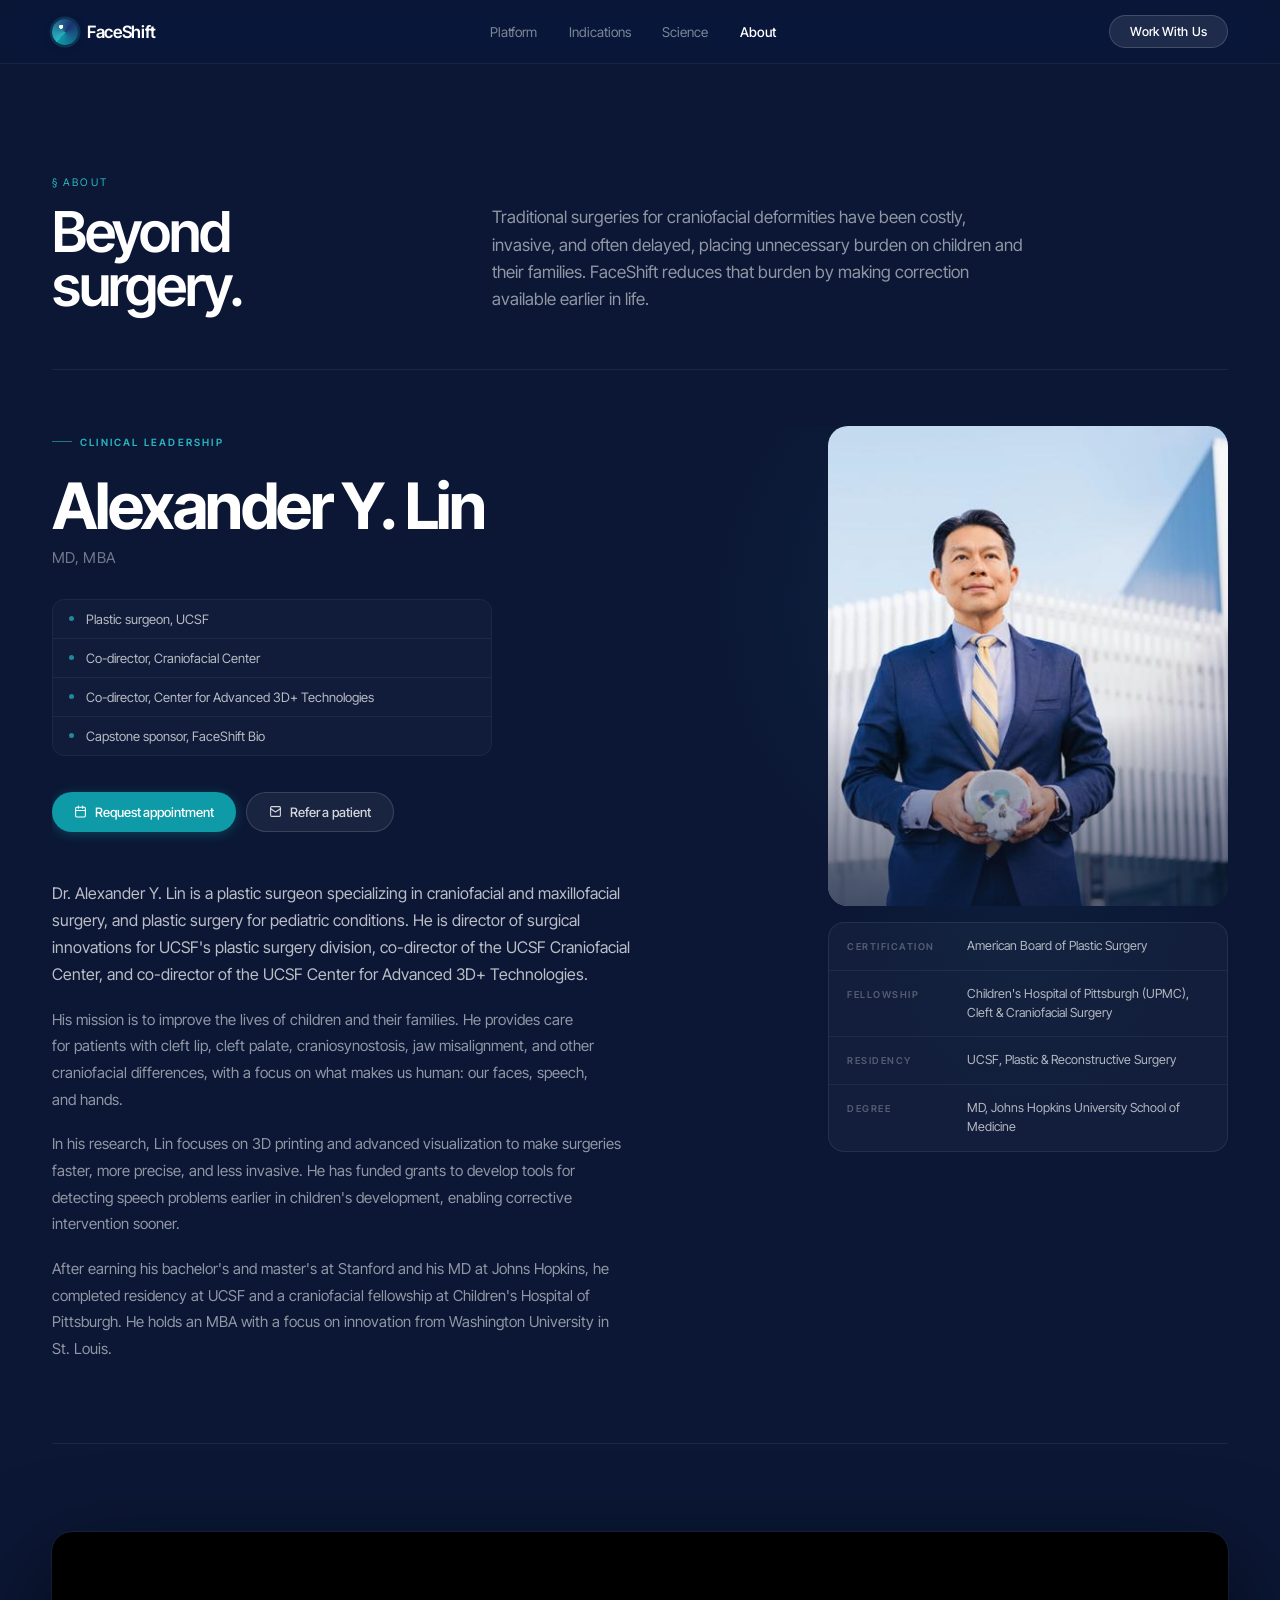
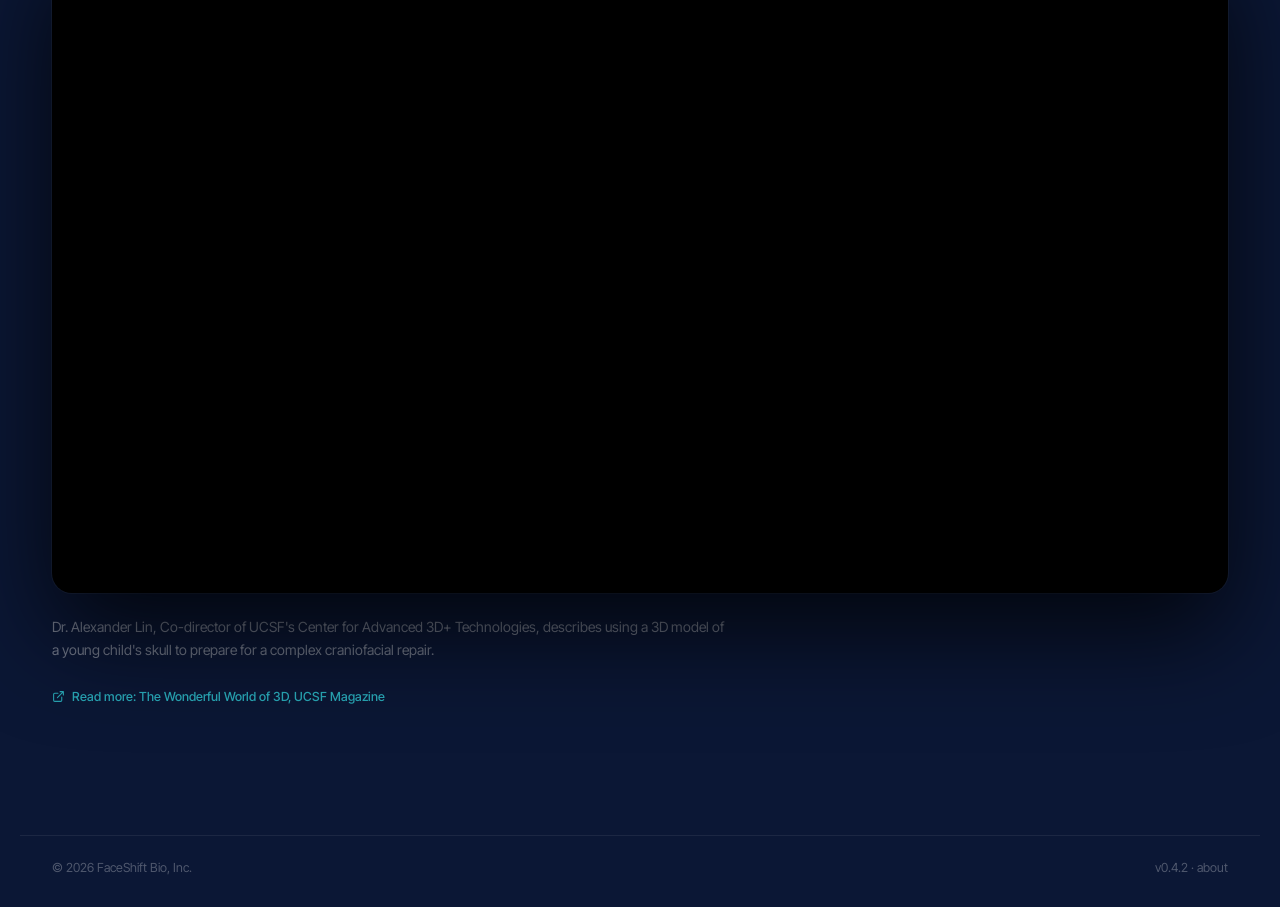
==== project/about.html @ 53d95651 "Initial commit: FaceShift website Co-Authored-By: Claude Sonnet 4.6 <noreply@anthropic.com>" ====
<!DOCTYPE html>
<html lang="en">
<head>
  <meta charset="UTF-8" />
  <meta name="viewport" content="width=device-width, initial-scale=1.0" />
  <title>FaceShift · About</title>
  <link rel="preconnect" href="https://fonts.googleapis.com" />
  <link rel="preconnect" href="https://fonts.gstatic.com" crossorigin />
  <link href="https://fonts.googleapis.com/css2?family=Inter+Tight:wght@300;400;500;600;700&family=JetBrains+Mono:wght@400;500&display=swap" rel="stylesheet" />
  <link rel="stylesheet" href="shared.css" />
  <style>
    body { background: var(--navy-900); }

    /* ---- Nav overrides ----------------------------------------------------- */
    .nav {
      background: rgba(11, 23, 53, 0.75);
      border-bottom-color: rgba(255,255,255,0.06);
      backdrop-filter: blur(24px) saturate(180%);
      -webkit-backdrop-filter: blur(24px) saturate(180%);
    }
    .brand { color: #fff; }
    .nav-links a { color: rgba(255,255,255,0.48); }
    .nav-links a:hover, .nav-links a.active { color: #fff; }
    .nav-links a.active { font-weight: 500; }
    .nav-cta { background: rgba(255,255,255,0.09); border: 1px solid rgba(255,255,255,0.16); box-shadow: none; }
    .nav-cta:hover { background: rgba(255,255,255,0.15); box-shadow: none; }
    .module-head .kicker { color: var(--teal-400); }
    .module-head .title  { color: #fff; }
    .module-head .lede   { color: rgba(255,255,255,0.55); }
    .module-head { border-bottom-color: rgba(255,255,255,0.07); }
    footer { border-top-color: rgba(255,255,255,0.07); color: rgba(255,255,255,0.28); }

    /* ---- Clinician hero ---------------------------------------------------- */

    .clinician-hero {
      position: relative;
      overflow: hidden;
    }

    /* Atmospheric background glow */
    .clinician-hero::before {
      content: '';
      position: absolute;
      right: -80px;
      top: -120px;
      width: 600px;
      height: 600px;
      background: radial-gradient(circle, rgba(43,182,194,0.09) 0%, transparent 70%);
      pointer-events: none;
    }

    .clinician-hero-grid {
      display: grid;
      grid-template-columns: 1fr 400px;
      gap: 80px;
      align-items: start;
      padding-bottom: 80px;
      margin-bottom: 80px;
      border-bottom: 1px solid rgba(255,255,255,0.07);
      position: relative;
    }

    /* ---- Left: text -------------------------------------------------------- */

    .clinician-left {}

    .clinician-kicker {
      display: inline-flex;
      align-items: center;
      gap: 8px;
      font-size: 10px;
      font-weight: 600;
      letter-spacing: 0.22em;
      text-transform: uppercase;
      color: var(--teal-400);
      margin: 0 0 28px;
    }

    .clinician-kicker::before {
      content: '';
      display: block;
      width: 20px;
      height: 1px;
      background: var(--teal-400);
      opacity: 0.6;
    }

    .clinician-name {
      font-size: clamp(40px, 5vw, 68px);
      font-weight: 700;
      letter-spacing: -0.04em;
      line-height: 0.94;
      color: #fff;
      margin: 0 0 12px;
    }

    .clinician-creds {
      font-size: 15px;
      font-weight: 400;
      color: rgba(255,255,255,0.42);
      margin: 0 0 32px;
      letter-spacing: 0.02em;
    }

    /* Role pills */
    .clinician-roles {
      list-style: none;
      padding: 0;
      margin: 0 0 36px;
      display: flex;
      flex-direction: column;
      gap: 0;
      border: 1px solid rgba(255,255,255,0.07);
      border-radius: 12px;
      overflow: hidden;
      max-width: 440px;
    }

    .clinician-roles li {
      font-size: 13px;
      color: rgba(255,255,255,0.7);
      display: flex;
      align-items: center;
      gap: 12px;
      padding: 11px 16px;
      border-bottom: 1px solid rgba(255,255,255,0.06);
      background: rgba(255,255,255,0.02);
      transition: background 0.18s;
    }

    .clinician-roles li:last-child { border-bottom: none; }
    .clinician-roles li:hover { background: rgba(255,255,255,0.04); }

    .clinician-roles li .role-dot {
      width: 5px;
      height: 5px;
      border-radius: 50%;
      background: var(--teal-400);
      flex-shrink: 0;
      opacity: 0.7;
    }

    /* Buttons */
    .clinician-actions {
      display: flex;
      gap: 10px;
      flex-wrap: wrap;
      margin-bottom: 48px;
    }

    .clinician-btn {
      display: inline-flex;
      align-items: center;
      gap: 8px;
      padding: 11px 22px;
      border-radius: 999px;
      font-size: 13px;
      font-weight: 500;
      text-decoration: none;
      font-family: 'Inter Tight', sans-serif;
      transition: transform 0.2s, box-shadow 0.2s, background 0.2s;
      letter-spacing: -0.005em;
    }

    .btn-teal {
      background: var(--teal-500);
      color: #fff;
      box-shadow: 0 2px 12px rgba(14,154,167,0.35);
    }

    .btn-teal:hover {
      transform: translateY(-1px);
      box-shadow: 0 6px 20px rgba(14,154,167,0.45);
    }

    .btn-ghost {
      background: rgba(255,255,255,0.06);
      color: rgba(255,255,255,0.82);
      border: 1px solid rgba(255,255,255,0.14);
    }

    .btn-ghost:hover {
      background: rgba(255,255,255,0.1);
      transform: translateY(-1px);
    }

    /* Bio paragraphs */
    .clinician-bio-text {
      display: flex;
      flex-direction: column;
      gap: 18px;
      max-width: 580px;
    }

    .clinician-bio-text p {
      font-size: 15px;
      line-height: 1.78;
      color: rgba(255,255,255,0.55);
      margin: 0;
      text-wrap: pretty;
    }

    .clinician-bio-text p:first-child {
      font-size: 16px;
      color: rgba(255,255,255,0.72);
      font-weight: 400;
      line-height: 1.7;
    }

    /* ---- Right: photo + credentials --------------------------------------- */

    .clinician-right {
      position: relative;
    }

    /* Subtle glow behind photo */
    .clinician-right::before {
      content: '';
      position: absolute;
      inset: -30px;
      background: radial-gradient(ellipse at 50% 30%, rgba(43,182,194,0.07) 0%, transparent 65%);
      pointer-events: none;
      z-index: 0;
    }

    .clinician-photo-frame {
      position: relative;
      z-index: 1;
      border-radius: 20px;
      overflow: hidden;
      background: var(--navy-800);
    }

    /* Gradient fade at bottom of photo */
    .clinician-photo-frame::after {
      content: '';
      position: absolute;
      bottom: 0;
      left: 0;
      right: 0;
      height: 40%;
      background: linear-gradient(to top, rgba(11,23,53,0.65) 0%, transparent 100%);
      pointer-events: none;
    }

    .clinician-photo {
      width: 100%;
      height: 480px;
      object-fit: cover;
      object-position: top center;
      display: block;
    }

    /* Credentials card below photo */
    .cred-card {
      position: relative;
      z-index: 1;
      margin-top: 16px;
      background: rgba(255,255,255,0.03);
      border: 1px solid rgba(255,255,255,0.08);
      border-radius: 16px;
      overflow: hidden;
    }

    .cred-row {
      display: grid;
      grid-template-columns: 120px 1fr;
      gap: 0;
      padding: 14px 18px;
      border-bottom: 1px solid rgba(255,255,255,0.06);
      align-items: baseline;
    }

    .cred-row:last-child { border-bottom: none; }

    .cred-row-label {
      font-size: 9.5px;
      font-weight: 600;
      letter-spacing: 0.16em;
      text-transform: uppercase;
      color: rgba(255,255,255,0.28);
      padding-top: 1px;
    }

    .cred-row-value {
      font-size: 12.5px;
      color: rgba(255,255,255,0.68);
      line-height: 1.5;
    }

    /* ---- About / video ----------------------------------------------------- */

    .about-block {
      padding-top: 8px;
    }

    .video-embed {
      position: relative;
      width: 100%;
      aspect-ratio: 16 / 9;
      border-radius: 20px;
      overflow: hidden;
      background: #000;
      box-shadow:
        0 40px 100px rgba(0,0,0,0.75),
        0 0 0 1px rgba(255,255,255,0.06);
    }

    .video-embed iframe {
      position: absolute;
      inset: 0;
      width: 100%;
      height: 100%;
      border: none;
    }

    .video-caption {
      margin-top: 22px;
      font-size: 14px;
      line-height: 1.65;
      color: rgba(255,255,255,0.42);
      max-width: 680px;
    }

    .video-article-link {
      display: inline-flex;
      align-items: center;
      gap: 7px;
      margin-top: 14px;
      font-size: 12.5px;
      font-weight: 500;
      color: var(--teal-400);
      text-decoration: none;
      opacity: 0.85;
      transition: opacity 0.18s;
    }

    .video-article-link:hover { opacity: 1; }

    /* ---- Responsive -------------------------------------------------------- */

    @media (max-width: 960px) {
      .clinician-hero-grid {
        grid-template-columns: 1fr;
        gap: 48px;
      }
      .clinician-right::before { display: none; }
      .clinician-photo { height: 360px; }
      .clinician-roles { max-width: 100%; }
    }

    @media (max-width: 600px) {
      .clinician-actions { flex-direction: column; }
      .clinician-btn { justify-content: center; }
      .cred-row { grid-template-columns: 1fr; gap: 4px; }
    }
  </style>
</head>
<body>

<nav class="nav">
  <div class="nav-inner">
    <a class="brand" href="index.html">
      <div class="brand-mark" aria-hidden="true"></div>
      FaceShift
    </a>
    <div class="nav-links">
      <a href="index.html">Platform</a>
      <a href="indications.html">Indications</a>
      <a href="science.html">Science</a>
      <a href="about.html" class="active">About</a>
    </div>
    <a href="contact.html" class="nav-cta">Work With Us</a>
  </div>
</nav>

<section class="module">

  <!-- Module header -->
  <div class="module-head">
    <div>
      <p class="kicker">§ About</p>
      <h2 class="title">Beyond surgery.</h2>
    </div>
    <p class="lede">Traditional surgeries for craniofacial deformities have been costly, invasive, and often delayed, placing unnecessary burden on children and their families. FaceShift reduces that burden by making correction available earlier in life.</p>
  </div>

  <!-- Dr. Lin clinician block -->
  <div class="clinician-hero">
    <div class="clinician-hero-grid">

      <!-- Left: text content -->
      <div class="clinician-left">

        <p class="clinician-kicker">Clinical Leadership</p>
        <h2 class="clinician-name">Alexander Y. Lin</h2>
        <p class="clinician-creds">MD, MBA</p>

        <ul class="clinician-roles">
          <li><span class="role-dot"></span>Plastic surgeon, UCSF</li>
          <li><span class="role-dot"></span>Co-director, Craniofacial Center</li>
          <li><span class="role-dot"></span>Co-director, Center for Advanced 3D+ Technologies</li>
          <li><span class="role-dot"></span>Capstone sponsor, FaceShift Bio</li>
        </ul>

        <div class="clinician-actions">
          <a href="https://www.ucsfhealth.org/providers/dr-alexander-lin" target="_blank" rel="noopener" class="clinician-btn btn-teal">
            <svg width="13" height="13" viewBox="0 0 24 24" fill="none" stroke="currentColor" stroke-width="2" stroke-linecap="round" stroke-linejoin="round" aria-hidden="true"><path d="M8 2v4M16 2v4M3 10h18M5 4h14a2 2 0 0 1 2 2v14a2 2 0 0 1-2 2H5a2 2 0 0 1-2-2V6a2 2 0 0 1 2-2z"/></svg>
            Request appointment
          </a>
          <a href="mailto:faceshift@ucsfbenioffoakland.org" class="clinician-btn btn-ghost">
            <svg width="13" height="13" viewBox="0 0 24 24" fill="none" stroke="currentColor" stroke-width="2" stroke-linecap="round" stroke-linejoin="round" aria-hidden="true"><path d="M3 5a2 2 0 0 1 2-2h14a2 2 0 0 1 2 2v14a2 2 0 0 1-2 2H5a2 2 0 0 1-2-2V5z"/><path d="m3 7 9 6 9-6"/></svg>
            Refer a patient
          </a>
        </div>

        <div class="clinician-bio-text">
          <p>Dr. Alexander Y. Lin is a plastic surgeon specializing in craniofacial and maxillofacial surgery, and plastic surgery for pediatric conditions. He is director of surgical innovations for UCSF's plastic surgery division, co-director of the UCSF Craniofacial Center, and co-director of the UCSF Center for Advanced 3D+ Technologies.</p>
          <p>His mission is to improve the lives of children and their families. He provides care for patients with cleft lip, cleft palate, craniosynostosis, jaw misalignment, and other craniofacial differences, with a focus on what makes us human: our faces, speech, and hands.</p>
          <p>In his research, Lin focuses on 3D printing and advanced visualization to make surgeries faster, more precise, and less invasive. He has funded grants to develop tools for detecting speech problems earlier in children's development, enabling corrective intervention sooner.</p>
          <p>After earning his bachelor's and master's at Stanford and his MD at Johns Hopkins, he completed residency at UCSF and a craniofacial fellowship at Children's Hospital of Pittsburgh. He holds an MBA with a focus on innovation from Washington University in St. Louis.</p>
        </div>

      </div>

      <!-- Right: photo + credential card -->
      <div class="clinician-right">

        <div class="clinician-photo-frame">
          <img
            src="uploads/dr-lin.jpg"
            alt="Dr. Alexander Y. Lin, MD MBA, Plastic and craniofacial surgeon at UCSF"
            class="clinician-photo"
          />
        </div>

        <div class="cred-card">
          <div class="cred-row">
            <span class="cred-row-label">Certification</span>
            <span class="cred-row-value">American Board of Plastic Surgery</span>
          </div>
          <div class="cred-row">
            <span class="cred-row-label">Fellowship</span>
            <span class="cred-row-value">Children's Hospital of Pittsburgh (UPMC), Cleft &amp; Craniofacial Surgery</span>
          </div>
          <div class="cred-row">
            <span class="cred-row-label">Residency</span>
            <span class="cred-row-value">UCSF, Plastic &amp; Reconstructive Surgery</span>
          </div>
          <div class="cred-row">
            <span class="cred-row-label">Degree</span>
            <span class="cred-row-value">MD, Johns Hopkins University School of Medicine</span>
          </div>
        </div>

      </div>

    </div>
  </div>

  <!-- Video -->
  <div class="about-block">
    <div class="video-embed">
      <iframe
        src="https://www.youtube.com/embed/znJ2HI2ecHI"
        title="Dr. Alexander Lin, 3D printing for craniofacial repair, UCSF"
        allow="accelerometer; autoplay; clipboard-write; encrypted-media; gyroscope; picture-in-picture; web-share"
        allowfullscreen
      ></iframe>
    </div>
    <p class="video-caption">
      Dr. Alexander Lin, Co-director of UCSF's Center for Advanced 3D+ Technologies, describes using a 3D model of a young child's skull to prepare for a complex craniofacial repair.
    </p>
    <a class="video-article-link" href="https://magazine.ucsf.edu/wonderful-world-3d" target="_blank" rel="noopener">
      <svg width="13" height="13" viewBox="0 0 24 24" fill="none" stroke="currentColor" stroke-width="2" stroke-linecap="round" stroke-linejoin="round" aria-hidden="true"><path d="M15 3h6v6M10 14 21 3M18 13v6a2 2 0 0 1-2 2H5a2 2 0 0 1-2-2V8a2 2 0 0 1 2-2h6"/></svg>
      Read more: The Wonderful World of 3D, UCSF Magazine
    </a>
  </div>

</section>

<footer>
  <span>© 2026 FaceShift Bio, Inc.</span>
  <span class="mono">v0.4.2 · about</span>
</footer>

</body>
</html>
---- project/shared.css ----
/* FaceShift, shared design tokens & components */

:root {
  --navy-900: #0b1735;
  --navy-800: #11214a;
  --navy-700: #1c3270;
  --navy-500: #3756a8;
  --teal-500: #0e9aa7;
  --teal-400: #2bb6c2;
  --bg: #f4f6fb;
  --bg-soft: #ecf0f9;
  --bg-card: #ffffff;
  --ink: #0b1735;
  --ink-muted: #5a6685;
  --rule: rgba(11, 23, 53, 0.08);
}

*, *::before, *::after { box-sizing: border-box; }

html, body {
  margin: 0;
  padding: 0;
  background: var(--bg);
  color: var(--ink);
  font-family: 'Inter Tight', system-ui, sans-serif;
  -webkit-font-smoothing: antialiased;
  -moz-osx-font-smoothing: grayscale;
}

body { overflow-x: hidden; }

.mono { font-family: 'Inter Tight', sans-serif; }

/* ---- Nav ---------------------------------------------------------------- */

.nav {
  position: sticky;
  top: 0;
  z-index: 50;
  backdrop-filter: blur(20px) saturate(180%);
  -webkit-backdrop-filter: blur(20px) saturate(180%);
  background: rgba(244, 246, 251, 0.78);
  border-bottom: 1px solid rgba(11, 23, 53, 0.06);
}

.nav-inner {
  max-width: 1240px;
  margin: 0 auto;
  padding: 15px 32px;
  display: flex;
  align-items: center;
  justify-content: space-between;
}

.brand {
  display: flex;
  align-items: center;
  gap: 9px;
  font-weight: 600;
  font-size: 17px;
  letter-spacing: -0.02em;
  color: var(--navy-900);
  text-decoration: none;
}

.brand-mark {
  width: 26px;
  height: 26px;
  border-radius: 50%;
  background:
    radial-gradient(circle at 35% 30%, #fff 0 8%, transparent 9%),
    conic-gradient(from 220deg, var(--teal-400), var(--navy-700), var(--teal-500));
  box-shadow:
    0 0 0 2.5px rgba(43,182,194,0.18),
    0 2px 8px rgba(11, 23, 53, 0.28);
  flex-shrink: 0;
}

.nav-links {
  display: flex;
  gap: 32px;
  font-size: 13.5px;
  color: var(--ink-muted);
}

.nav-links a {
  color: inherit;
  text-decoration: none;
  transition: color 0.18s;
  letter-spacing: -0.005em;
}

.nav-links a:hover { color: var(--navy-900); }
.nav-links a.active { color: var(--navy-900); font-weight: 500; }

.nav-cta {
  background: var(--navy-900);
  color: #fff;
  padding: 8px 20px;
  border-radius: 999px;
  font-size: 12.5px;
  font-weight: 500;
  letter-spacing: 0.01em;
  text-decoration: none;
  transition: background 0.2s, box-shadow 0.2s;
  white-space: nowrap;
  box-shadow: 0 1px 4px rgba(11, 23, 53, 0.3);
}

.nav-cta:hover {
  background: var(--navy-700);
  box-shadow: 0 4px 12px rgba(11, 23, 53, 0.32);
}

/* ---- Generic section module --------------------------------------------- */

section.module {
  max-width: 1240px;
  margin: 0 auto;
  padding: 112px 32px 48px;
  scroll-margin-top: 80px;
}

.module-head {
  display: grid;
  grid-template-columns: 1fr 2fr;
  gap: 72px;
  align-items: end;
  padding-bottom: 56px;
  margin-bottom: 56px;
  border-bottom: 1px solid var(--rule);
}

.module-head .kicker {
  font-family: 'Inter Tight', sans-serif;
  font-size: 10.5px;
  letter-spacing: 0.2em;
  color: var(--teal-500);
  text-transform: uppercase;
  margin: 0 0 16px;
}

.module-head .title {
  font-size: clamp(38px, 4.4vw, 60px);
  line-height: 0.96;
  letter-spacing: -0.04em;
  font-weight: 600;
  margin: 0;
  color: var(--navy-900);
  text-wrap: balance;
}

.module-head .lede {
  font-size: 17px;
  line-height: 1.6;
  color: var(--ink-muted);
  margin: 0;
  max-width: 540px;
  text-wrap: pretty;
}

/* ---- Footer ------------------------------------------------------------- */

footer {
  max-width: 1240px;
  margin: 80px auto 0;
  padding: 24px 32px 32px;
  display: flex;
  justify-content: space-between;
  align-items: center;
  color: var(--ink-muted);
  font-size: 12.5px;
  border-top: 1px solid var(--rule);
}

/* ---- Responsive --------------------------------------------------------- */

@media (max-width: 900px) {
  .nav-links { display: none; }
  .nav-inner { padding: 14px 20px; }
  .module-head { grid-template-columns: 1fr; gap: 20px; border-bottom: none; padding-bottom: 32px; }
  section.module { padding: 80px 20px 32px; }
  footer { padding: 20px 20px 28px; margin-top: 40px; }
}
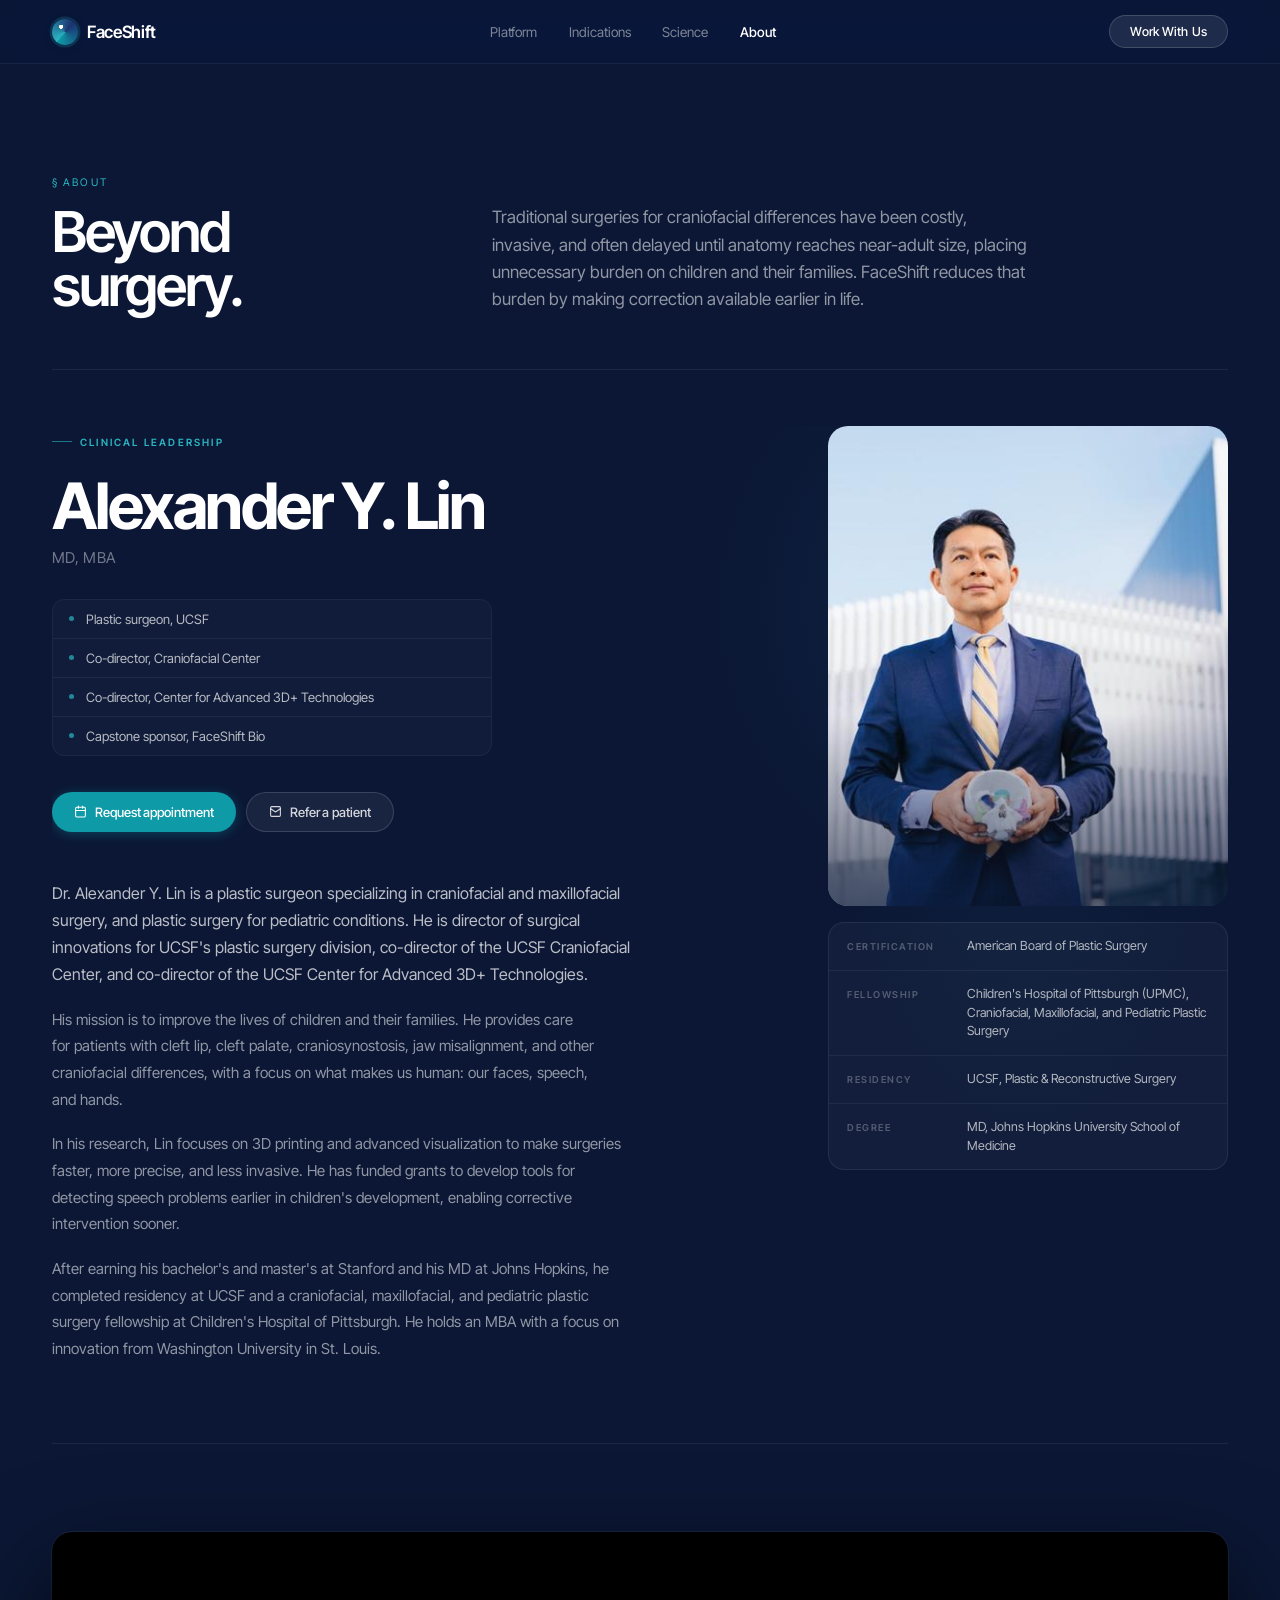
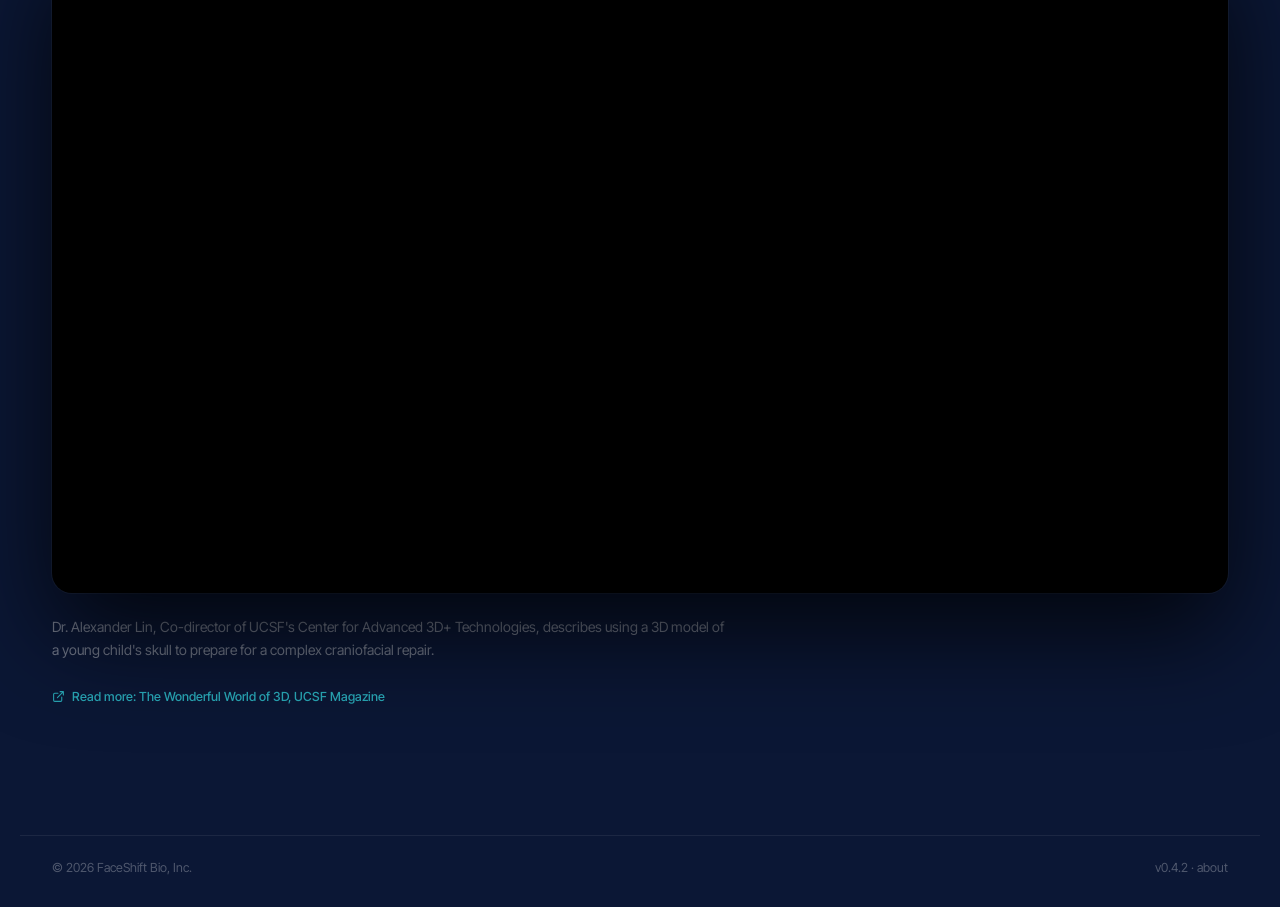
==== commit f6fe62ee: "Apply copy review feedback across Platform, Indications, Science, About Platform: "infant's anatomy"" ====
--- a/project/about.html
+++ b/project/about.html
@@ -360,17 +360,17 @@
 
 <nav class="nav">
   <div class="nav-inner">
-    <a class="brand" href="index.html">
+    <a class="brand" href="/">
       <div class="brand-mark" aria-hidden="true"></div>
       FaceShift
     </a>
     <div class="nav-links">
-      <a href="index.html">Platform</a>
-      <a href="indications.html">Indications</a>
-      <a href="science.html">Science</a>
-      <a href="about.html" class="active">About</a>
+      <a href="/">Platform</a>
+      <a href="/indications">Indications</a>
+      <a href="/science">Science</a>
+      <a href="/about" class="active">About</a>
     </div>
-    <a href="contact.html" class="nav-cta">Work With Us</a>
+    <a href="/contact" class="nav-cta">Work With Us</a>
   </div>
 </nav>
 
@@ -382,7 +382,7 @@
       <p class="kicker">§ About</p>
       <h2 class="title">Beyond surgery.</h2>
     </div>
-    <p class="lede">Traditional surgeries for craniofacial deformities have been costly, invasive, and often delayed, placing unnecessary burden on children and their families. FaceShift reduces that burden by making correction available earlier in life.</p>
+    <p class="lede">Traditional surgeries for craniofacial differences have been costly, invasive, and often delayed until anatomy reaches near-adult size, placing unnecessary burden on children and their families. FaceShift reduces that burden by making correction available earlier in life.</p>
   </div>
 
   <!-- Dr. Lin clinician block -->
@@ -418,7 +418,7 @@
           <p>Dr. Alexander Y. Lin is a plastic surgeon specializing in craniofacial and maxillofacial surgery, and plastic surgery for pediatric conditions. He is director of surgical innovations for UCSF's plastic surgery division, co-director of the UCSF Craniofacial Center, and co-director of the UCSF Center for Advanced 3D+ Technologies.</p>
           <p>His mission is to improve the lives of children and their families. He provides care for patients with cleft lip, cleft palate, craniosynostosis, jaw misalignment, and other craniofacial differences, with a focus on what makes us human: our faces, speech, and hands.</p>
           <p>In his research, Lin focuses on 3D printing and advanced visualization to make surgeries faster, more precise, and less invasive. He has funded grants to develop tools for detecting speech problems earlier in children's development, enabling corrective intervention sooner.</p>
-          <p>After earning his bachelor's and master's at Stanford and his MD at Johns Hopkins, he completed residency at UCSF and a craniofacial fellowship at Children's Hospital of Pittsburgh. He holds an MBA with a focus on innovation from Washington University in St. Louis.</p>
+          <p>After earning his bachelor's and master's at Stanford and his MD at Johns Hopkins, he completed residency at UCSF and a craniofacial, maxillofacial, and pediatric plastic surgery fellowship at Children's Hospital of Pittsburgh. He holds an MBA with a focus on innovation from Washington University in St. Louis.</p>
         </div>
 
       </div>
@@ -441,7 +441,7 @@
           </div>
           <div class="cred-row">
             <span class="cred-row-label">Fellowship</span>
-            <span class="cred-row-value">Children's Hospital of Pittsburgh (UPMC), Cleft &amp; Craniofacial Surgery</span>
+            <span class="cred-row-value">Children's Hospital of Pittsburgh (UPMC), Craniofacial, Maxillofacial, and Pediatric Plastic Surgery</span>
           </div>
           <div class="cred-row">
             <span class="cred-row-label">Residency</span>
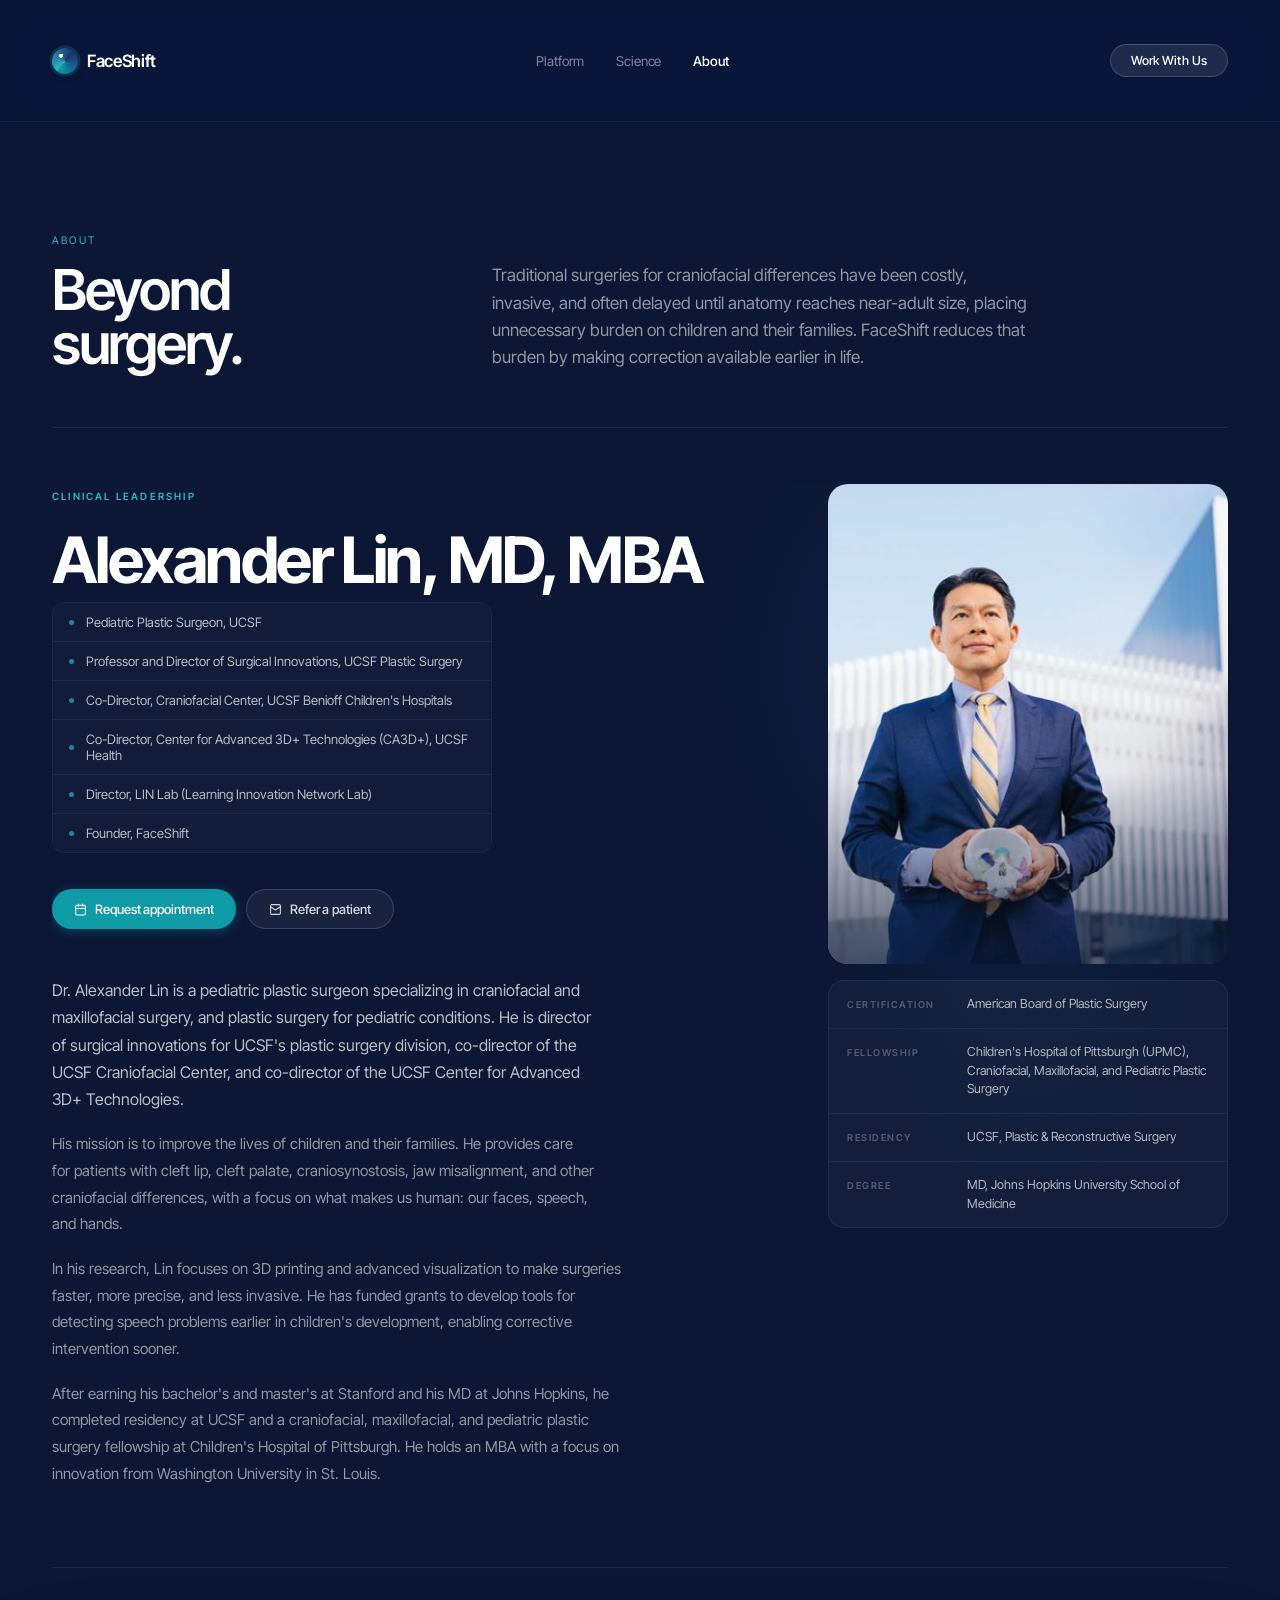
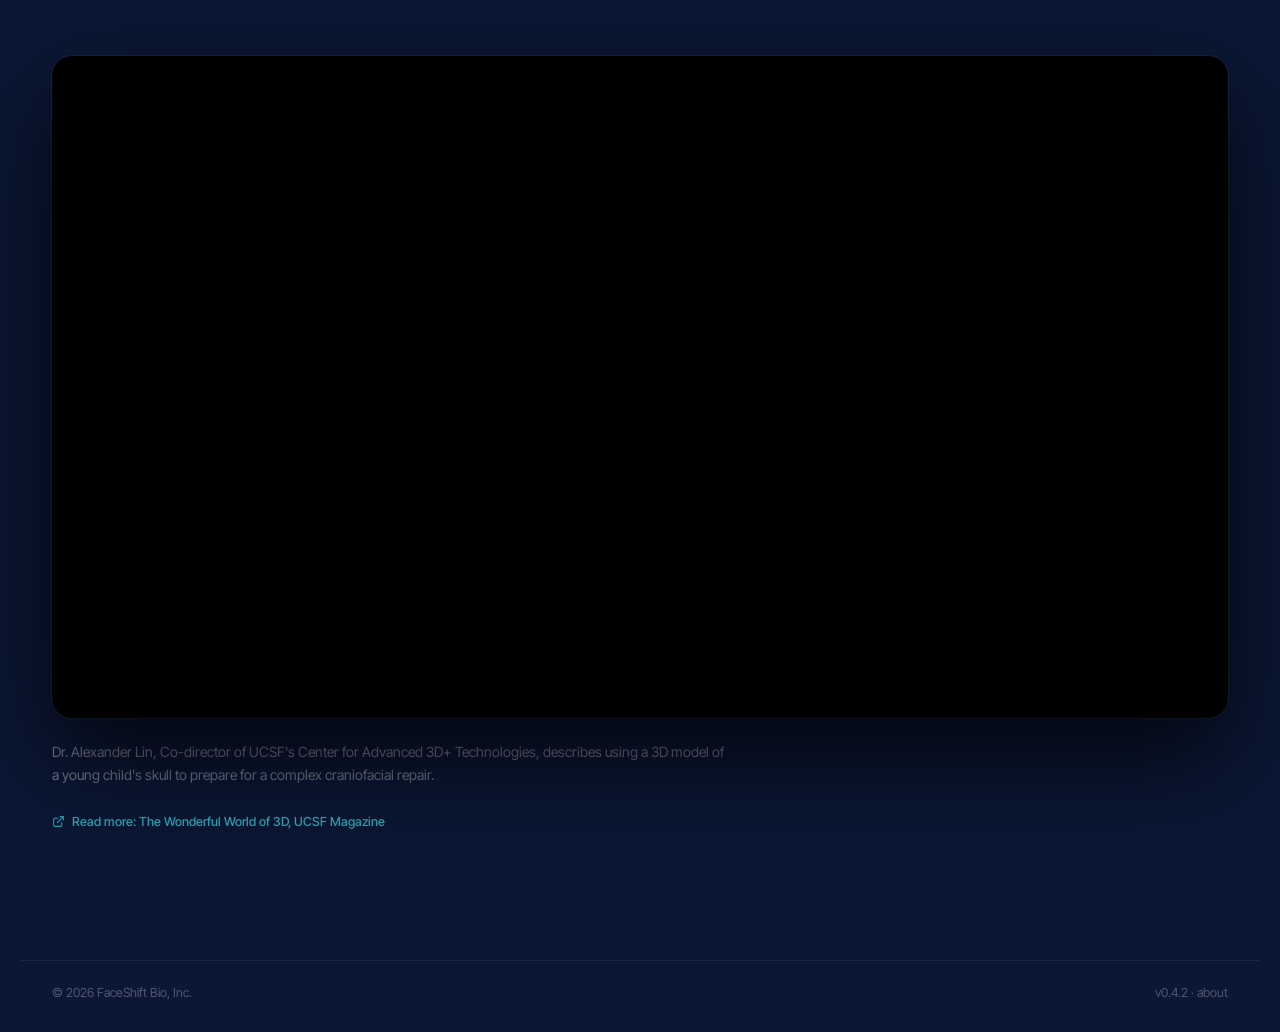
==== commit c0eb9044: "Apply copy and UI feedback: email, nav, symbols, hero, credentials - Email: update refer-a-patient l" ====
--- a/project/about.html
+++ b/project/about.html
@@ -76,15 +76,6 @@
       margin: 0 0 28px;
     }
 
-    .clinician-kicker::before {
-      content: '';
-      display: block;
-      width: 20px;
-      height: 1px;
-      background: var(--teal-400);
-      opacity: 0.6;
-    }
-
     .clinician-name {
       font-size: clamp(40px, 5vw, 68px);
       font-weight: 700;
@@ -366,7 +357,6 @@
     </a>
     <div class="nav-links">
       <a href="/">Platform</a>
-      <a href="/indications">Indications</a>
       <a href="/science">Science</a>
       <a href="/about" class="active">About</a>
     </div>
@@ -379,7 +369,7 @@
   <!-- Module header -->
   <div class="module-head">
     <div>
-      <p class="kicker">§ About</p>
+      <p class="kicker">About</p>
       <h2 class="title">Beyond surgery.</h2>
     </div>
     <p class="lede">Traditional surgeries for craniofacial differences have been costly, invasive, and often delayed until anatomy reaches near-adult size, placing unnecessary burden on children and their families. FaceShift reduces that burden by making correction available earlier in life.</p>
@@ -393,14 +383,15 @@
       <div class="clinician-left">
 
         <p class="clinician-kicker">Clinical Leadership</p>
-        <h2 class="clinician-name">Alexander Y. Lin</h2>
-        <p class="clinician-creds">MD, MBA</p>
+        <h2 class="clinician-name">Alexander Lin, MD, MBA</h2>
 
         <ul class="clinician-roles">
-          <li><span class="role-dot"></span>Plastic surgeon, UCSF</li>
-          <li><span class="role-dot"></span>Co-director, Craniofacial Center</li>
-          <li><span class="role-dot"></span>Co-director, Center for Advanced 3D+ Technologies</li>
-          <li><span class="role-dot"></span>Capstone sponsor, FaceShift Bio</li>
+          <li><span class="role-dot"></span>Pediatric Plastic Surgeon, UCSF</li>
+          <li><span class="role-dot"></span>Professor and Director of Surgical Innovations, UCSF Plastic Surgery</li>
+          <li><span class="role-dot"></span>Co-Director, Craniofacial Center, UCSF Benioff Children's Hospitals</li>
+          <li><span class="role-dot"></span>Co-Director, Center for Advanced 3D+ Technologies (CA3D+), UCSF Health</li>
+          <li><span class="role-dot"></span>Director, LIN Lab (Learning Innovation Network Lab)</li>
+          <li><span class="role-dot"></span>Founder, FaceShift</li>
         </ul>
 
         <div class="clinician-actions">
@@ -408,14 +399,14 @@
             <svg width="13" height="13" viewBox="0 0 24 24" fill="none" stroke="currentColor" stroke-width="2" stroke-linecap="round" stroke-linejoin="round" aria-hidden="true"><path d="M8 2v4M16 2v4M3 10h18M5 4h14a2 2 0 0 1 2 2v14a2 2 0 0 1-2 2H5a2 2 0 0 1-2-2V6a2 2 0 0 1 2-2z"/></svg>
             Request appointment
           </a>
-          <a href="mailto:faceshift@ucsfbenioffoakland.org" class="clinician-btn btn-ghost">
+          <a href="mailto:info@faceshift.co" class="clinician-btn btn-ghost">
             <svg width="13" height="13" viewBox="0 0 24 24" fill="none" stroke="currentColor" stroke-width="2" stroke-linecap="round" stroke-linejoin="round" aria-hidden="true"><path d="M3 5a2 2 0 0 1 2-2h14a2 2 0 0 1 2 2v14a2 2 0 0 1-2 2H5a2 2 0 0 1-2-2V5z"/><path d="m3 7 9 6 9-6"/></svg>
             Refer a patient
           </a>
         </div>
 
         <div class="clinician-bio-text">
-          <p>Dr. Alexander Y. Lin is a plastic surgeon specializing in craniofacial and maxillofacial surgery, and plastic surgery for pediatric conditions. He is director of surgical innovations for UCSF's plastic surgery division, co-director of the UCSF Craniofacial Center, and co-director of the UCSF Center for Advanced 3D+ Technologies.</p>
+          <p>Dr. Alexander Lin is a pediatric plastic surgeon specializing in craniofacial and maxillofacial surgery, and plastic surgery for pediatric conditions. He is director of surgical innovations for UCSF's plastic surgery division, co-director of the UCSF Craniofacial Center, and co-director of the UCSF Center for Advanced 3D+ Technologies.</p>
           <p>His mission is to improve the lives of children and their families. He provides care for patients with cleft lip, cleft palate, craniosynostosis, jaw misalignment, and other craniofacial differences, with a focus on what makes us human: our faces, speech, and hands.</p>
           <p>In his research, Lin focuses on 3D printing and advanced visualization to make surgeries faster, more precise, and less invasive. He has funded grants to develop tools for detecting speech problems earlier in children's development, enabling corrective intervention sooner.</p>
           <p>After earning his bachelor's and master's at Stanford and his MD at Johns Hopkins, he completed residency at UCSF and a craniofacial, maxillofacial, and pediatric plastic surgery fellowship at Children's Hospital of Pittsburgh. He holds an MBA with a focus on innovation from Washington University in St. Louis.</p>
@@ -429,7 +420,7 @@
         <div class="clinician-photo-frame">
           <img
             src="uploads/dr-lin.jpg"
-            alt="Dr. Alexander Y. Lin, MD MBA, Plastic and craniofacial surgeon at UCSF"
+            alt="Dr. Alexander Lin, MD, MBA, Pediatric Plastic Surgeon at UCSF"
             class="clinician-photo"
           />
         </div>
--- a/project/shared.css
+++ b/project/shared.css
@@ -46,7 +46,7 @@
 .nav-inner {
   max-width: 1240px;
   margin: 0 auto;
-  padding: 15px 32px;
+  padding: 44px 32px;
   display: flex;
   align-items: center;
   justify-content: space-between;
@@ -177,7 +177,7 @@
 
 @media (max-width: 900px) {
   .nav-links { display: none; }
-  .nav-inner { padding: 14px 20px; }
+  .nav-inner { padding: 28px 20px; }
   .module-head { grid-template-columns: 1fr; gap: 20px; border-bottom: none; padding-bottom: 32px; }
   section.module { padding: 80px 20px 32px; }
   footer { padding: 20px 20px 28px; margin-top: 40px; }
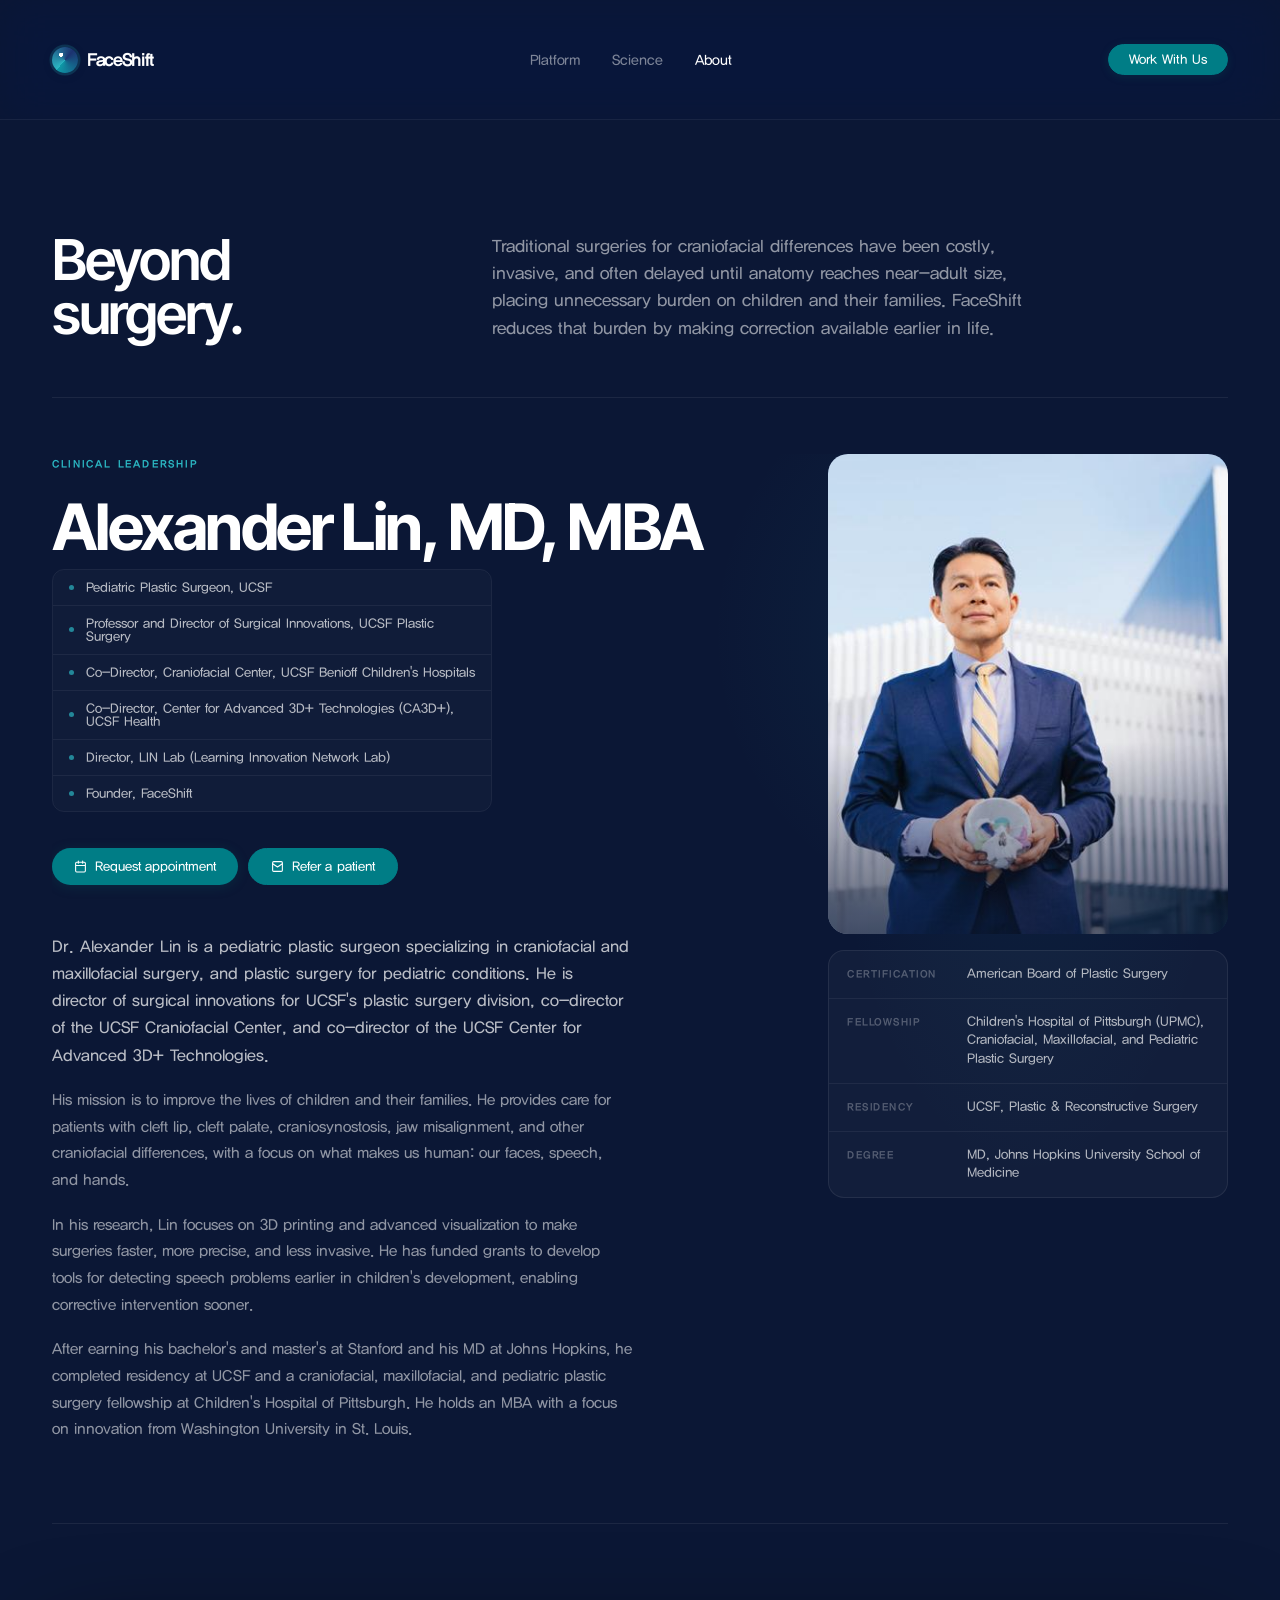
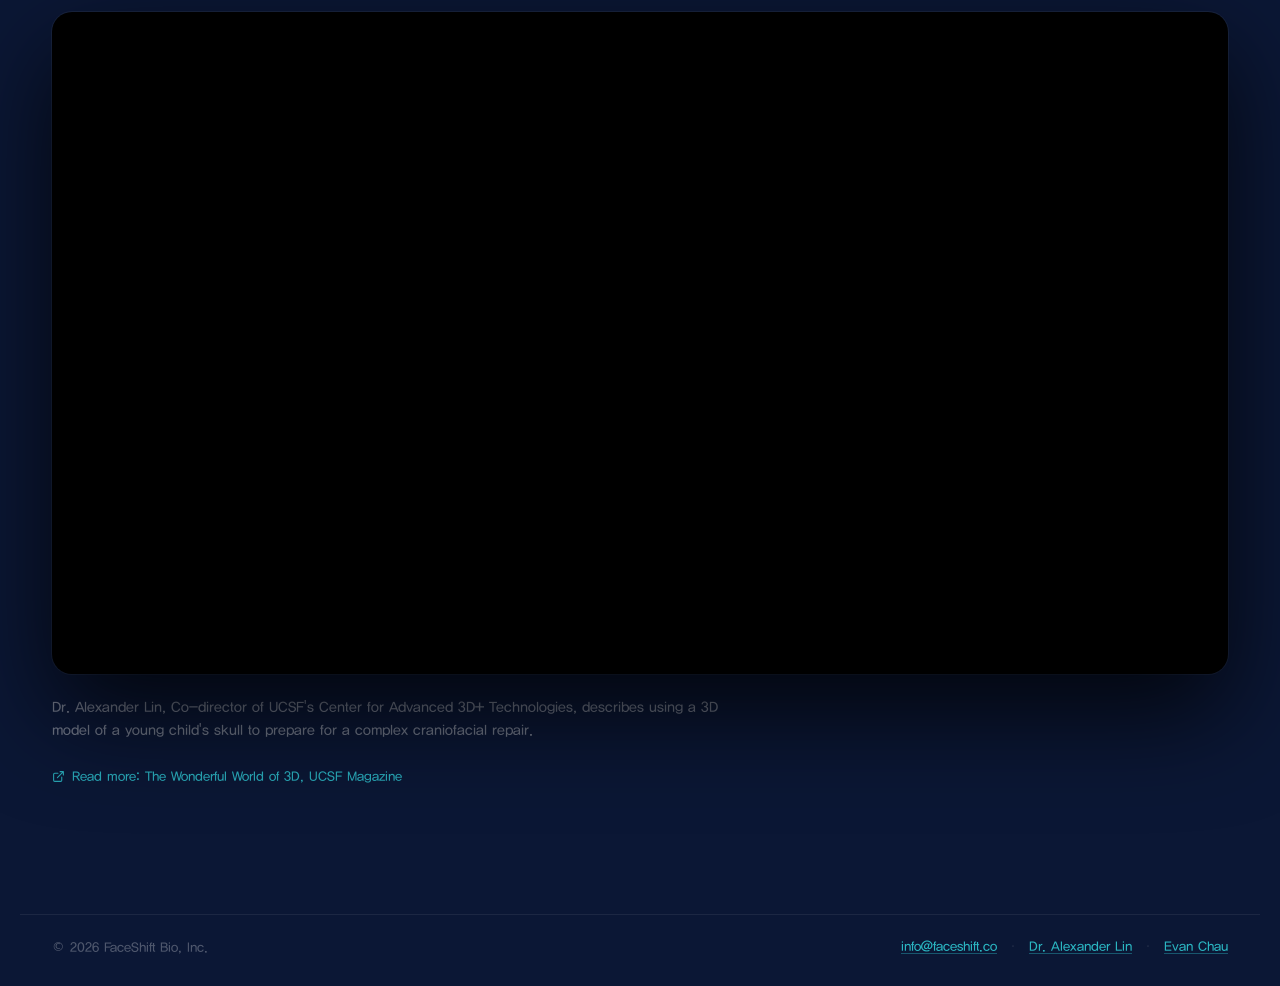
==== commit f6989995: "Update FaceShift workflow and page content" ====
--- a/project/about.html
+++ b/project/about.html
@@ -2,11 +2,14 @@
 <html lang="en">
 <head>
   <meta charset="UTF-8" />
+  <link rel="icon" type="image/png" sizes="32x32" href="favicon-32.png" />
+  <link rel="icon" type="image/png" href="favicon.png" />
+  <link rel="apple-touch-icon" href="apple-touch-icon.png" />
   <meta name="viewport" content="width=device-width, initial-scale=1.0" />
   <title>FaceShift · About</title>
   <link rel="preconnect" href="https://fonts.googleapis.com" />
   <link rel="preconnect" href="https://fonts.gstatic.com" crossorigin />
-  <link href="https://fonts.googleapis.com/css2?family=Inter+Tight:wght@300;400;500;600;700&family=JetBrains+Mono:wght@400;500&display=swap" rel="stylesheet" />
+  <link href="https://fonts.googleapis.com/css2?family=Inter+Tight:wght@300;400;500;600;700&display=swap" rel="stylesheet" />
   <link rel="stylesheet" href="shared.css" />
   <style>
     body { background: var(--navy-900); }
@@ -22,13 +25,15 @@
     .nav-links a { color: rgba(255,255,255,0.48); }
     .nav-links a:hover, .nav-links a.active { color: #fff; }
     .nav-links a.active { font-weight: 500; }
-    .nav-cta { background: rgba(255,255,255,0.09); border: 1px solid rgba(255,255,255,0.16); box-shadow: none; }
-    .nav-cta:hover { background: rgba(255,255,255,0.15); box-shadow: none; }
+    .nav-cta { background: var(--action-teal); border: 1px solid var(--action-teal); box-shadow: 0 2px 8px rgba(0,87,95,.24); }
+    .nav-cta:hover { background: var(--action-teal-hover); border-color: var(--action-teal-hover); box-shadow: 0 4px 12px rgba(0,87,95,.3); }
     .module-head .kicker { color: var(--teal-400); }
     .module-head .title  { color: #fff; }
     .module-head .lede   { color: rgba(255,255,255,0.55); }
     .module-head { border-bottom-color: rgba(255,255,255,0.07); }
     footer { border-top-color: rgba(255,255,255,0.07); color: rgba(255,255,255,0.28); }
+    footer .footer-contacts a { color: var(--teal-400); text-decoration-color: rgba(43,182,194,0.4); }
+    footer .footer-contacts a:hover { color: #fff; text-decoration-color: rgba(255,255,255,0.6); }
 
     /* ---- Clinician hero ---------------------------------------------------- */
 
@@ -148,30 +153,32 @@
       font-size: 13px;
       font-weight: 500;
       text-decoration: none;
-      font-family: 'Inter Tight', sans-serif;
+      font-family: 'YDGothic 100 Pro', sans-serif;
       transition: transform 0.2s, box-shadow 0.2s, background 0.2s;
       letter-spacing: -0.005em;
     }
 
     .btn-teal {
-      background: var(--teal-500);
+      background: var(--action-teal);
       color: #fff;
-      box-shadow: 0 2px 12px rgba(14,154,167,0.35);
+      box-shadow: 0 2px 12px rgba(0,87,95,.28);
     }
 
     .btn-teal:hover {
       transform: translateY(-1px);
-      box-shadow: 0 6px 20px rgba(14,154,167,0.45);
+      background: var(--action-teal-hover);
+      box-shadow: 0 6px 20px rgba(0,87,95,.36);
     }
 
     .btn-ghost {
-      background: rgba(255,255,255,0.06);
-      color: rgba(255,255,255,0.82);
-      border: 1px solid rgba(255,255,255,0.14);
+      background: var(--action-teal);
+      color: #fff;
+      border: 1px solid var(--action-teal);
     }
 
     .btn-ghost:hover {
-      background: rgba(255,255,255,0.1);
+      background: var(--action-teal-hover);
+      border-color: var(--action-teal-hover);
       transform: translateY(-1px);
     }
 
@@ -369,7 +376,6 @@
   <!-- Module header -->
   <div class="module-head">
     <div>
-      <p class="kicker">About</p>
       <h2 class="title">Beyond surgery.</h2>
     </div>
     <p class="lede">Traditional surgeries for craniofacial differences have been costly, invasive, and often delayed until anatomy reaches near-adult size, placing unnecessary burden on children and their families. FaceShift reduces that burden by making correction available earlier in life.</p>
@@ -472,7 +478,13 @@
 
 <footer>
   <span>© 2026 FaceShift Bio, Inc.</span>
-  <span class="mono">v0.4.2 · about</span>
+  <span class="footer-contacts">
+    <a href="mailto:info@faceshift.co">info@faceshift.co</a>
+    <span class="footer-sep">·</span>
+    <a href="mailto:ayl@faceshift.co">Dr. Alexander Lin</a>
+    <span class="footer-sep">·</span>
+    <a href="mailto:evan@faceshift.co">Evan Chau</a>
+  </span>
 </footer>
 
 </body>
--- a/project/shared.css
+++ b/project/shared.css
@@ -1,4 +1,12 @@
 /* FaceShift, shared design tokens & components */
+
+@font-face {
+  font-family: 'YDGothic 100 Pro';
+  src: url('uploads/yd-gothic-100-pro.ttf') format('truetype');
+  font-style: normal;
+  font-weight: 400;
+  font-display: swap;
+}
 
 :root {
   --navy-900: #0b1735;
@@ -7,6 +15,9 @@
   --navy-500: #3756a8;
   --teal-500: #0e9aa7;
   --teal-400: #2bb6c2;
+  --action-teal: #007d86;
+  --action-teal-hover: #006a72;
+  --action-teal-active: #00575f;
   --bg: #f4f6fb;
   --bg-soft: #ecf0f9;
   --bg-card: #ffffff;
@@ -22,14 +33,20 @@
   padding: 0;
   background: var(--bg);
   color: var(--ink);
-  font-family: 'Inter Tight', system-ui, sans-serif;
+  font-family: 'YDGothic 100 Pro', system-ui, sans-serif;
   -webkit-font-smoothing: antialiased;
   -moz-osx-font-smoothing: grayscale;
 }
 
+h1, h2, h3, h4, h5, h6 {
+  font-family: 'Inter Tight', system-ui, sans-serif;
+}
+
+button, input, select, textarea { font-family: inherit; }
+
 body { overflow-x: hidden; }
 
-.mono { font-family: 'Inter Tight', sans-serif; }
+.mono { font-family: 'YDGothic 100 Pro', sans-serif; }
 
 /* ---- Nav ---------------------------------------------------------------- */
 
@@ -94,7 +111,7 @@
 .nav-links a.active { color: var(--navy-900); font-weight: 500; }
 
 .nav-cta {
-  background: var(--navy-900);
+  background: var(--action-teal);
   color: #fff;
   padding: 8px 20px;
   border-radius: 999px;
@@ -102,14 +119,20 @@
   font-weight: 500;
   letter-spacing: 0.01em;
   text-decoration: none;
-  transition: background 0.2s, box-shadow 0.2s;
+  transition: background 0.2s, box-shadow 0.2s, transform 0.2s;
   white-space: nowrap;
-  box-shadow: 0 1px 4px rgba(11, 23, 53, 0.3);
+  box-shadow: 0 2px 8px rgba(0, 87, 95, 0.24);
 }
 
 .nav-cta:hover {
-  background: var(--navy-700);
-  box-shadow: 0 4px 12px rgba(11, 23, 53, 0.32);
+  background: var(--action-teal-hover);
+  box-shadow: 0 4px 12px rgba(0, 87, 95, 0.3);
+  transform: translateY(-1px);
+}
+
+:is(button, [role="button"], .nav-cta, .backed-tag, .clinician-btn, .profile-btn, .clin-cta a, .card-cta):focus-visible {
+  outline: 3px solid rgba(0, 125, 134, 0.36);
+  outline-offset: 3px;
 }
 
 /* ---- Generic section module --------------------------------------------- */
@@ -132,7 +155,7 @@
 }
 
 .module-head .kicker {
-  font-family: 'Inter Tight', sans-serif;
+  font-family: 'YDGothic 100 Pro', sans-serif;
   font-size: 10.5px;
   letter-spacing: 0.2em;
   color: var(--teal-500);
@@ -173,6 +196,29 @@
   border-top: 1px solid var(--rule);
 }
 
+.footer-contacts {
+  display: flex;
+  align-items: center;
+  gap: 10px;
+  flex-shrink: 0;
+}
+
+.footer-contacts a {
+  color: var(--teal-500);
+  text-decoration: underline;
+  text-underline-offset: 3px;
+  text-decoration-color: rgba(14,154,167,0.4);
+  transition: color 0.18s, text-decoration-color 0.18s;
+  pointer-events: auto;
+}
+
+.footer-contacts a:hover {
+  color: var(--teal-400);
+  text-decoration-color: var(--teal-400);
+}
+
+.footer-sep { opacity: 0.4; }
+
 /* ---- Responsive --------------------------------------------------------- */
 
 @media (max-width: 900px) {
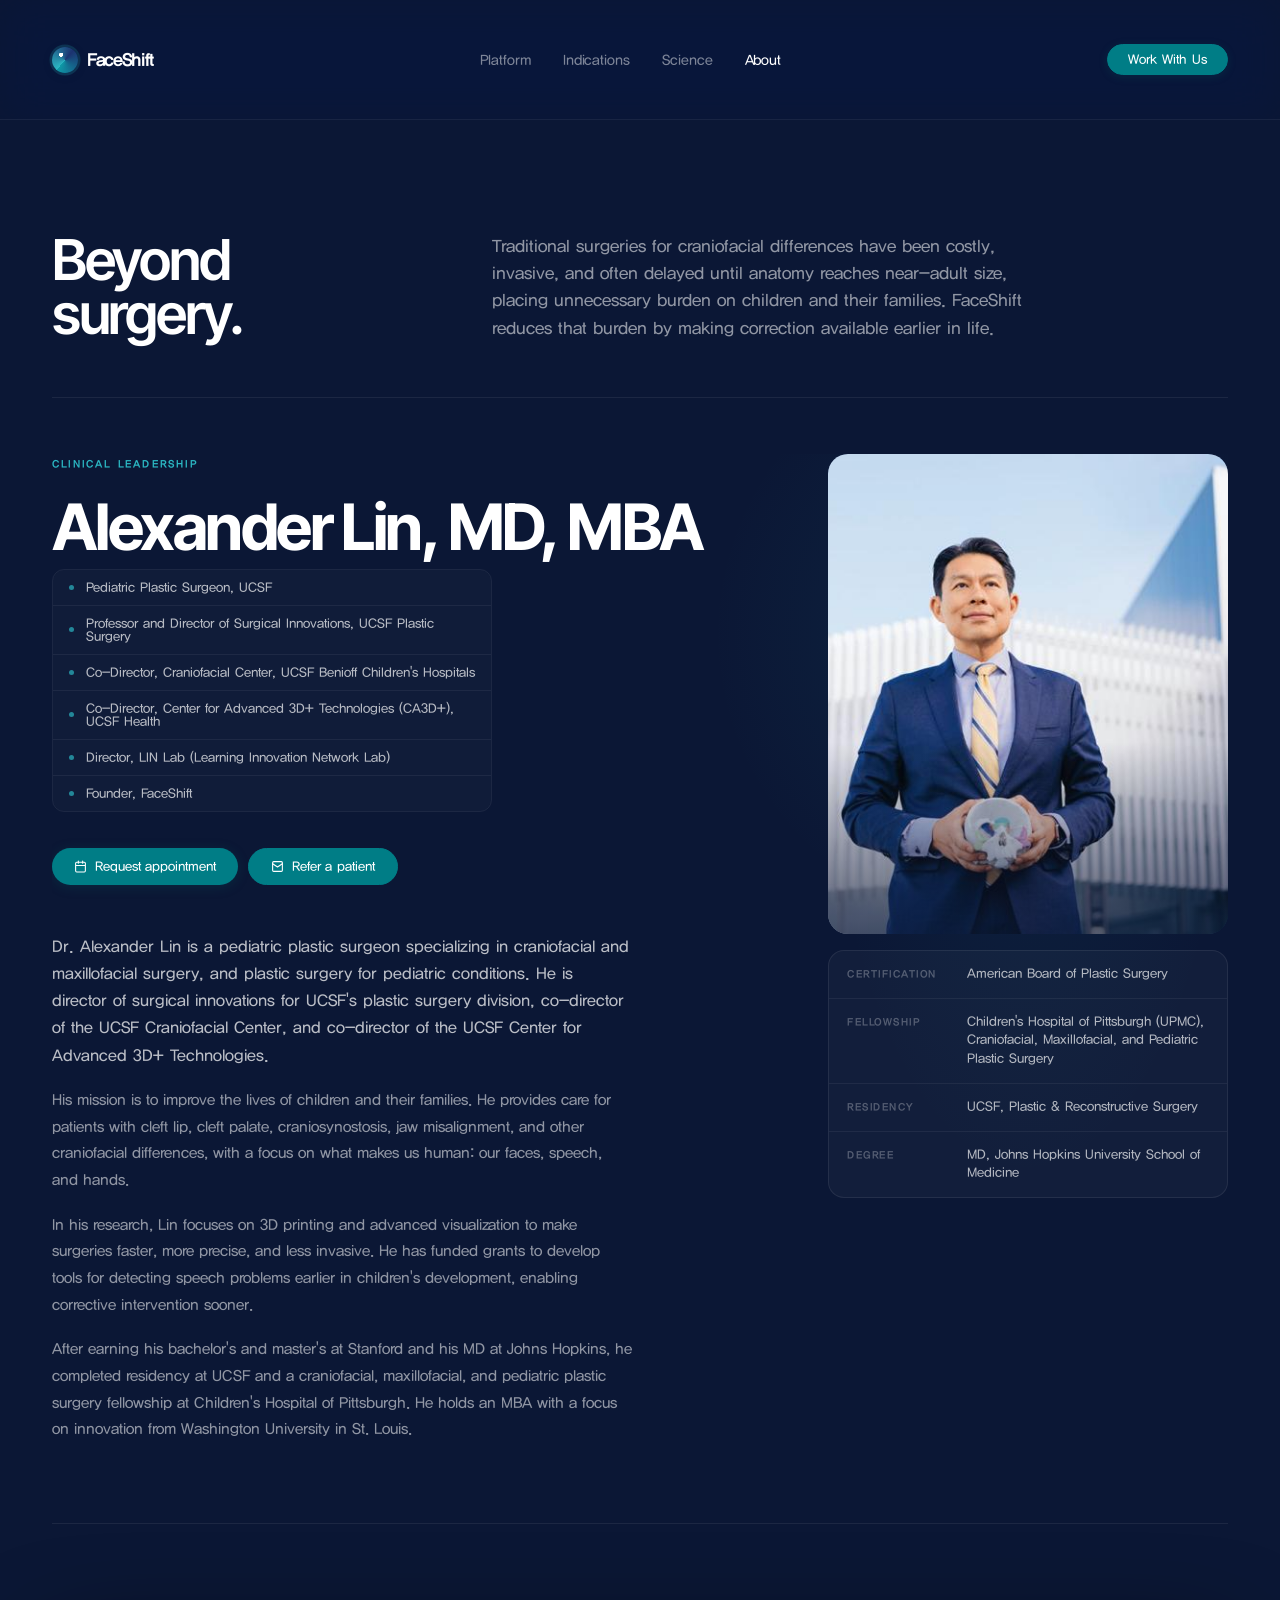
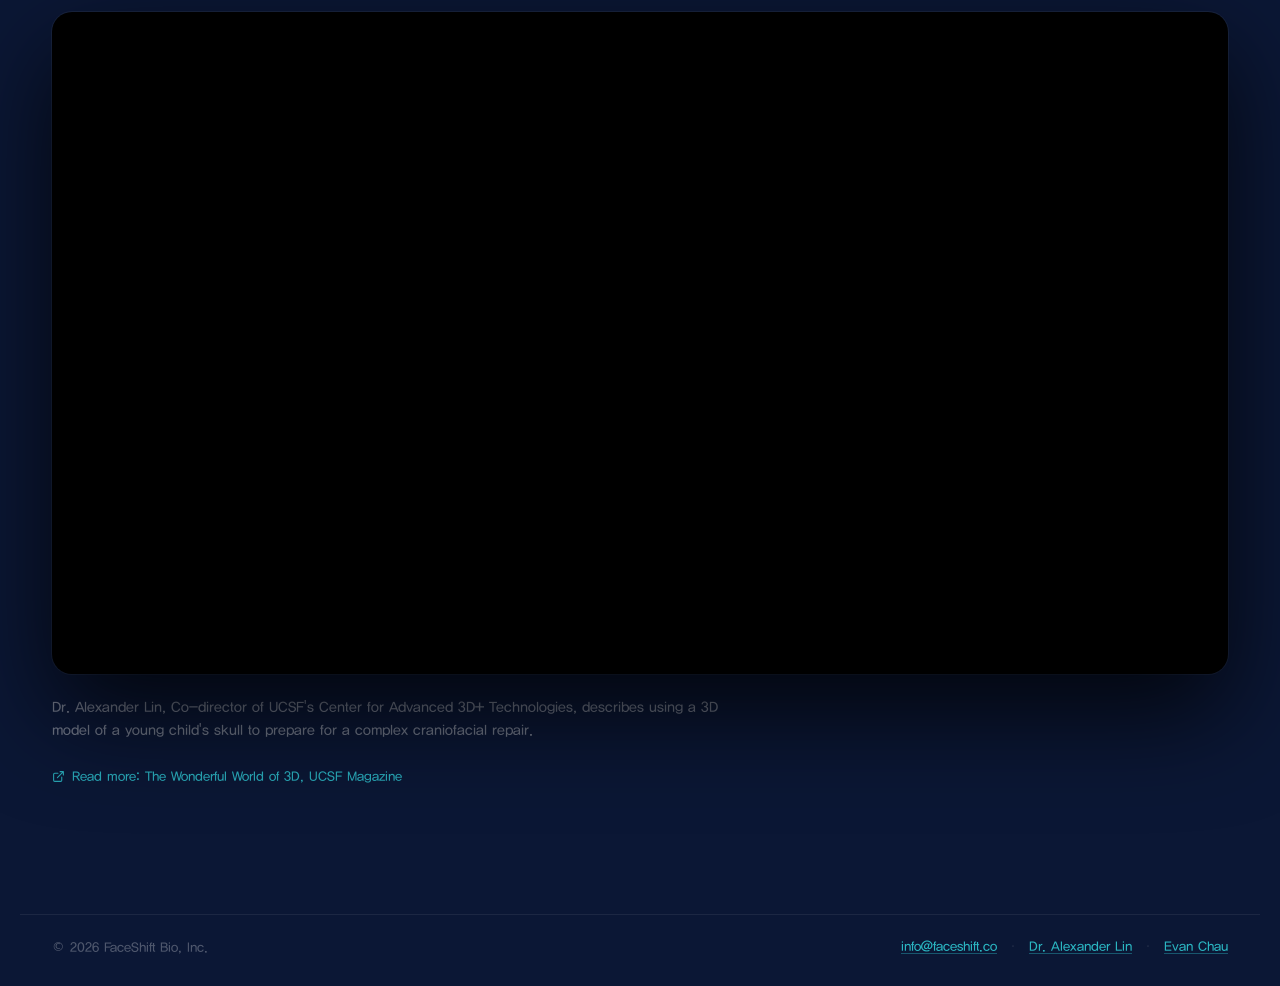
==== commit 335da17e: "Sync FaceShift site-wide updates" ====
--- a/project/about.html
+++ b/project/about.html
@@ -10,7 +10,7 @@
   <link rel="preconnect" href="https://fonts.googleapis.com" />
   <link rel="preconnect" href="https://fonts.gstatic.com" crossorigin />
   <link href="https://fonts.googleapis.com/css2?family=Inter+Tight:wght@300;400;500;600;700&display=swap" rel="stylesheet" />
-  <link rel="stylesheet" href="shared.css" />
+  <link rel="stylesheet" href="shared.css?v=faceshift-20260925" />
   <style>
     body { background: var(--navy-900); }
 
@@ -363,11 +363,12 @@
       FaceShift
     </a>
     <div class="nav-links">
-      <a href="/">Platform</a>
-      <a href="/science">Science</a>
-      <a href="/about" class="active">About</a>
+      <a href="/index.html">Platform</a>
+      <a href="/indications.html">Indications</a>
+      <a href="/science.html">Science</a>
+      <a href="/about.html" class="active">About</a>
     </div>
-    <a href="/contact" class="nav-cta">Work With Us</a>
+    <a href="/contact.html" class="nav-cta">Work With Us</a>
   </div>
 </nav>
 
--- a/project/shared.css
+++ b/project/shared.css
@@ -222,8 +222,19 @@
 /* ---- Responsive --------------------------------------------------------- */
 
 @media (max-width: 900px) {
-  .nav-links { display: none; }
-  .nav-inner { padding: 28px 20px; }
+  .nav-inner { padding: 12px 16px 8px; flex-wrap: wrap; row-gap: 8px; }
+  .nav-links {
+    display: flex;
+    order: 3;
+    width: 100%;
+    gap: 24px;
+    overflow-x: auto;
+    padding: 4px 0 6px;
+    white-space: nowrap;
+    scrollbar-width: none;
+  }
+  .nav-links::-webkit-scrollbar { display: none; }
+  .nav-cta { order: 2; margin-left: auto; padding: 8px 12px; }
   .module-head { grid-template-columns: 1fr; gap: 20px; border-bottom: none; padding-bottom: 32px; }
   section.module { padding: 80px 20px 32px; }
   footer { padding: 20px 20px 28px; margin-top: 40px; }
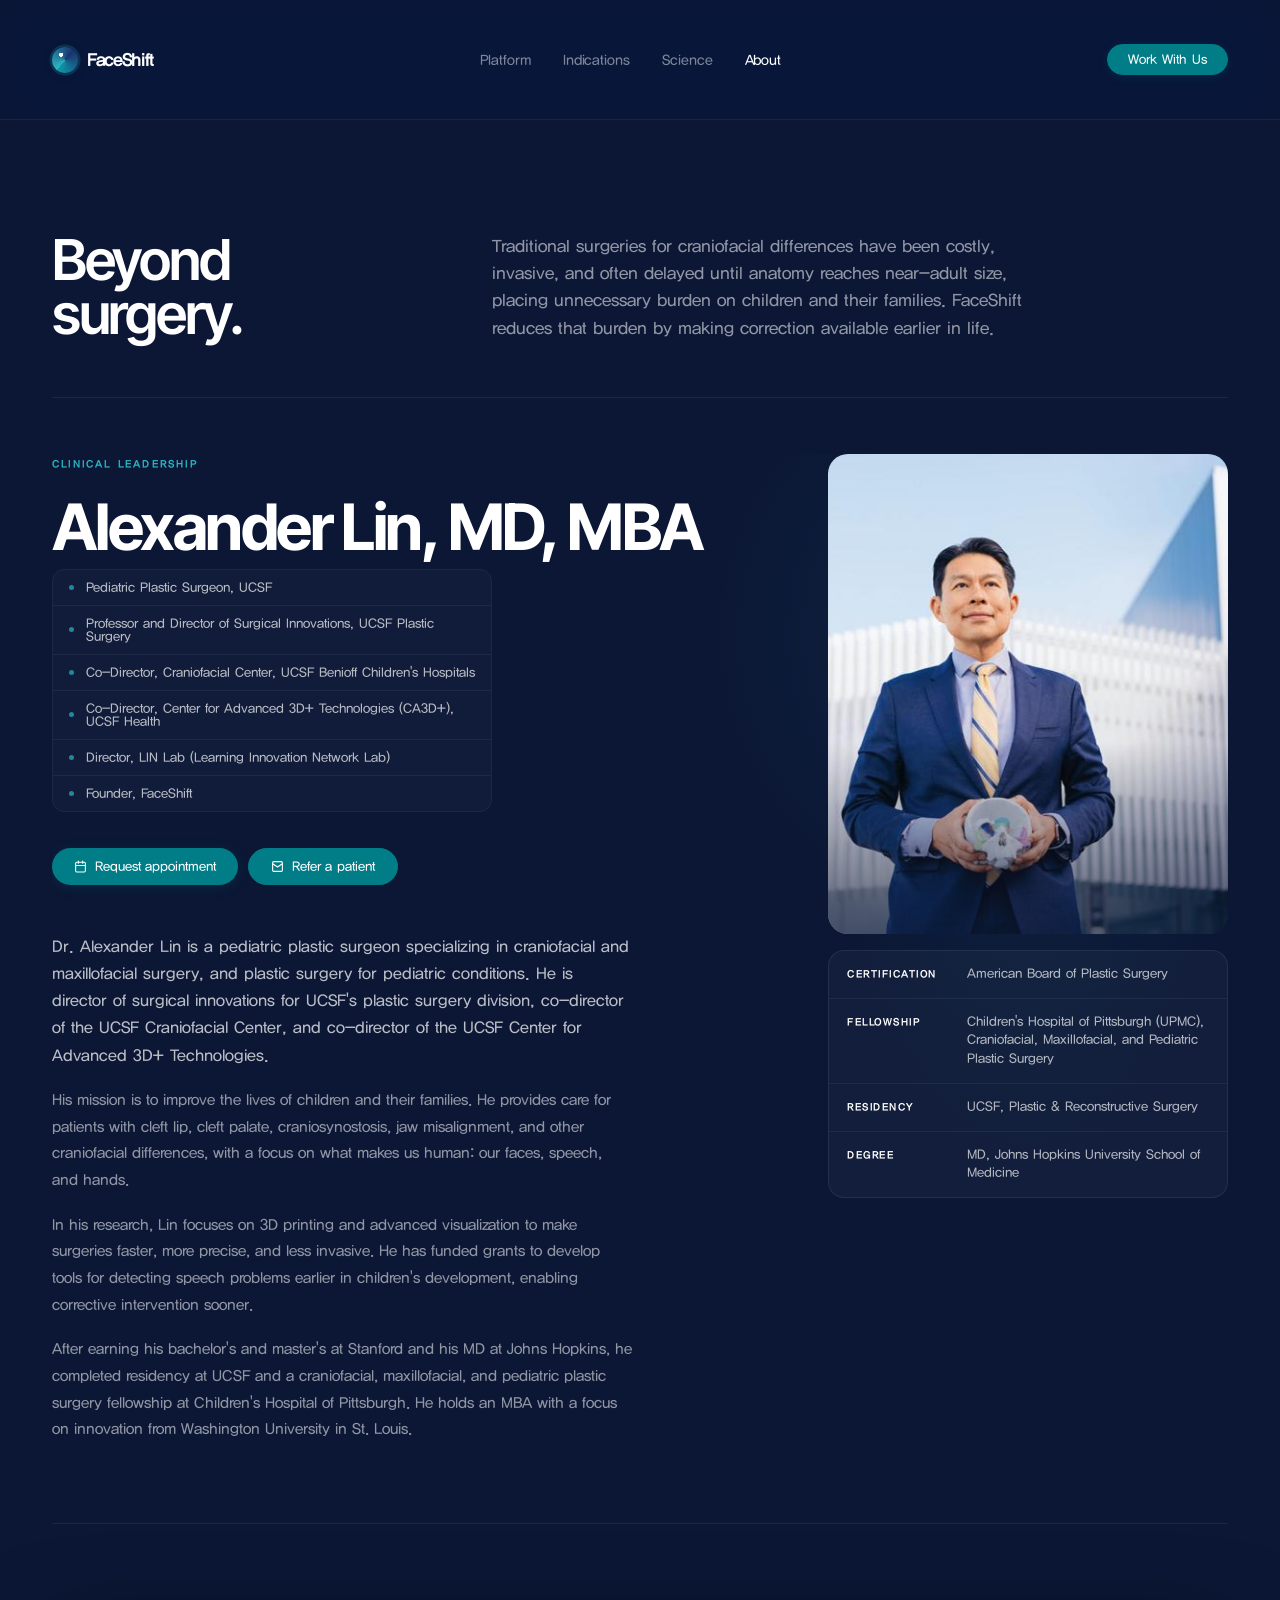
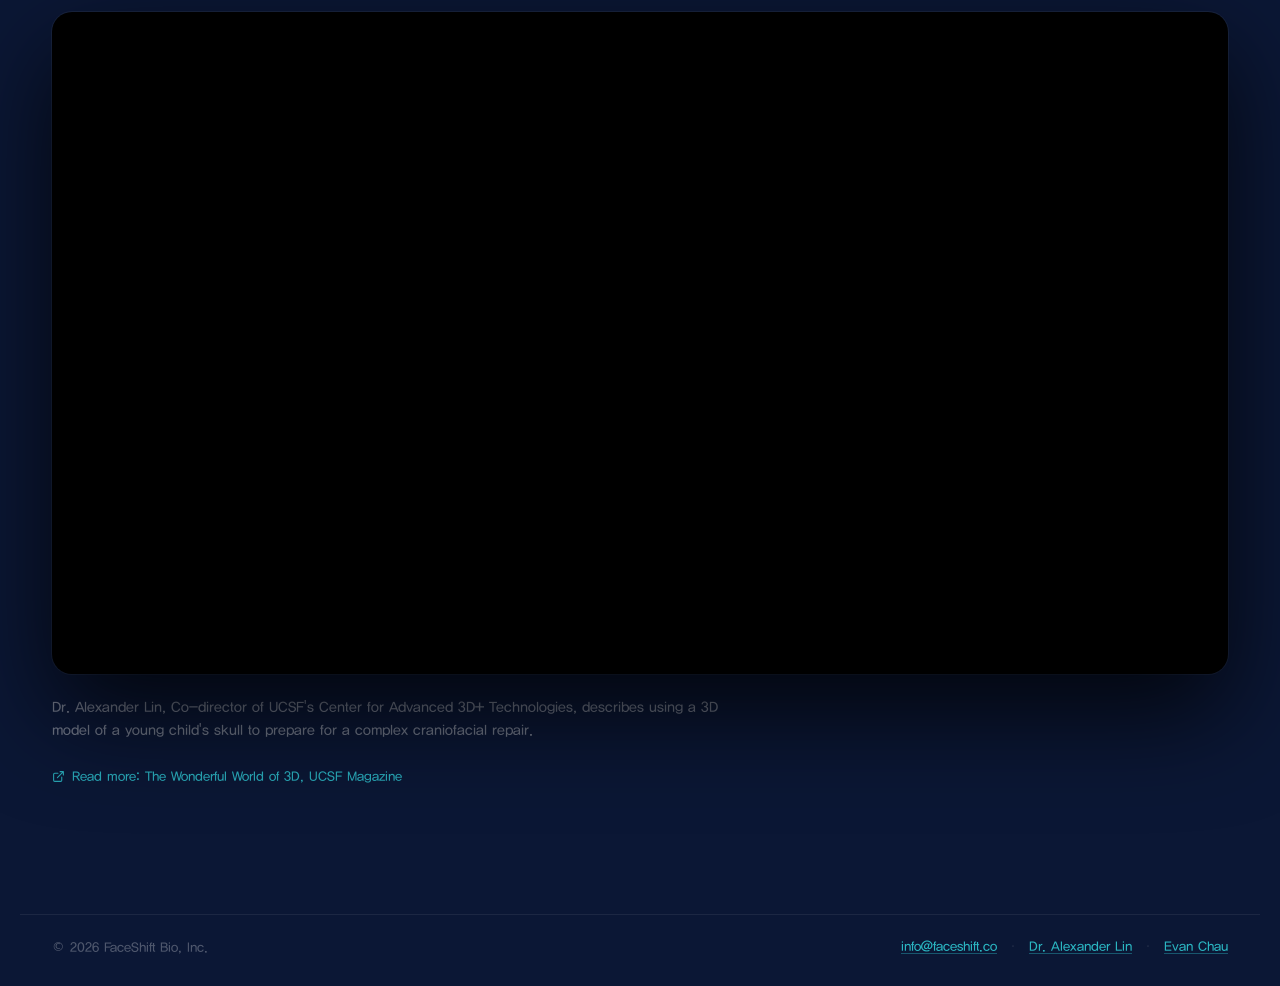
==== commit 2f906cf5: "Restyle badges with YD Gothic and dark teal" ====
--- a/project/about.html
+++ b/project/about.html
@@ -272,11 +272,12 @@
     .cred-row:last-child { border-bottom: none; }
 
     .cred-row-label {
+      font-family: 'YDGothic 100 Pro', sans-serif;
       font-size: 9.5px;
       font-weight: 600;
       letter-spacing: 0.16em;
       text-transform: uppercase;
-      color: rgba(255,255,255,0.28);
+      color: #fff;
       padding-top: 1px;
     }
 
--- a/project/shared.css
+++ b/project/shared.css
@@ -158,7 +158,7 @@
   font-family: 'YDGothic 100 Pro', sans-serif;
   font-size: 10.5px;
   letter-spacing: 0.2em;
-  color: var(--teal-500);
+  color: #00575f;
   text-transform: uppercase;
   margin: 0 0 16px;
 }
